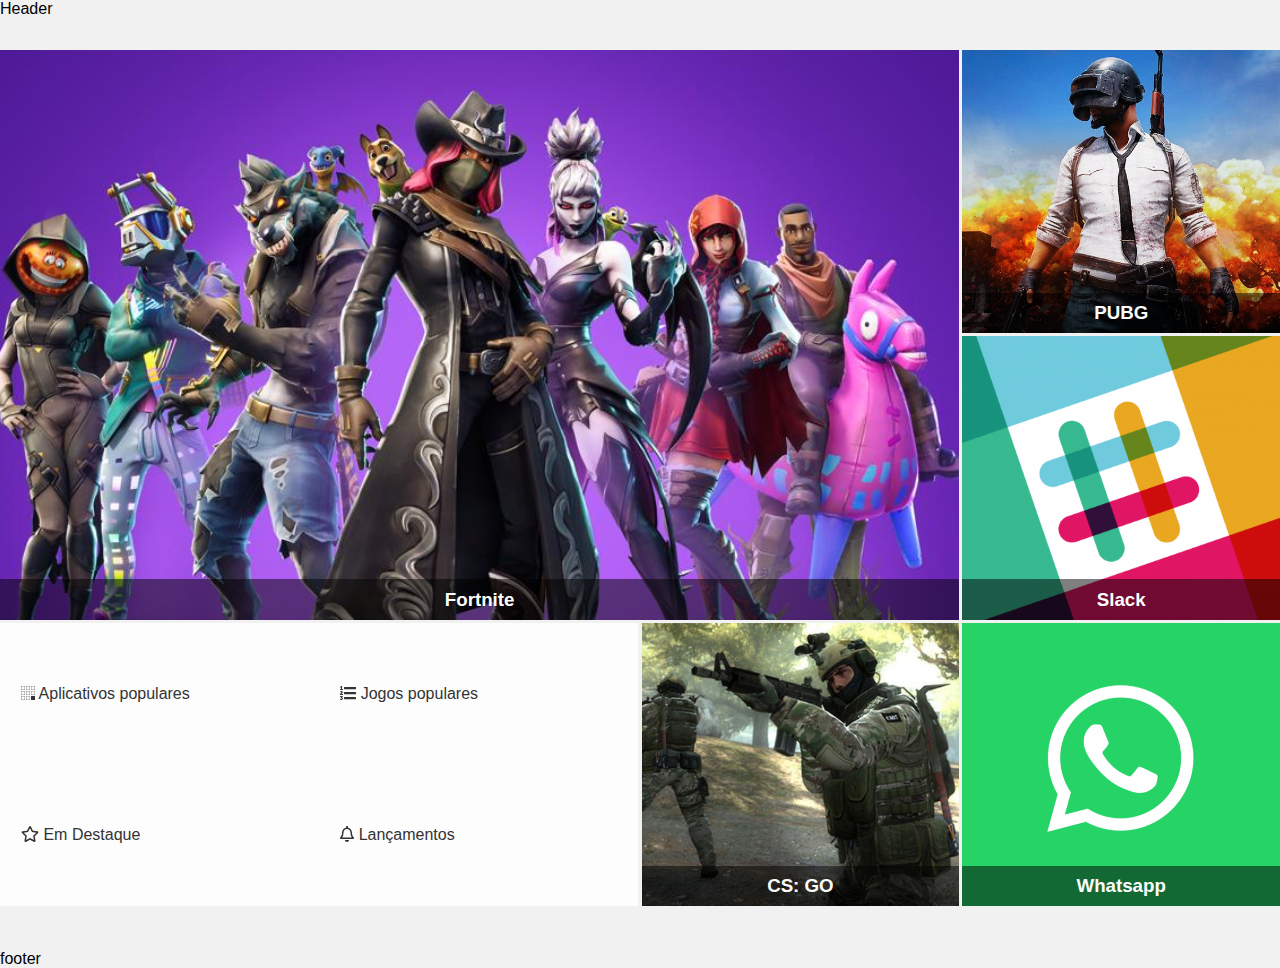
==== Frontend/CSS/Grid Layout/index.html @ af0c4075 "Layout da seção de destaques" ====
<!DOCTYPE html>
<html lang="en">
  <head>
    <meta charset="UTF-8" />
    <meta name="viewport" content="width=device-width, initial-scale=1.0" />
    <meta http-equiv="X-UA-Compatible" content="ie=edge" />
    <title>Alura Store | Baixe nossos aplicativos e jogos</title>
    <link href="./assets/css/normalize.css" rel="stylesheet" />
    <link href="./assets/css/reset.css" rel="stylesheet" />
    <link href="./assets/css/style.css" rel="stylesheet" />
    <link href="./assets/css/destaques.css" rel="stylesheet" />
  </head>
  <body class="app">
    <header class="cabecalho">Header</header>
    
    <main class="conteudo">
      <section class="destaques">
        <div class="destaques__principal caixa">
            <h3 class="destaques__titulo">Fortnite</h3>
        </div>
        <div class="destaques__secundario caixa">
            <h3 class="destaques__titulo">PUBG</h3>
        </div>
        <div class="destaques__secundario caixa">
            <h3 class="destaques__titulo">Slack</h3>
        </div>
        <div class="destaques__secundario caixa">
            <h3 class="destaques__titulo">Whatsapp</h3>
        </div>
        <div class="destaques__secundario caixa">
            <h3 class="destaques__titulo">CS: GO</h3>
        </div>
        <div class="destaques__categorias">
            <ul class="destaques__categorias___lista">
                <li class="destaques__categorias___item">
                    <a class="destaques__categorias___link" href="#">
                        <i class="destaques__categorias___icone fab fa-buromobelexperte"></i>
                        Aplicativos populares
                    </a>
                </li>
                <li class="destaques__categorias___item">
                    <a class="destaques__categorias___link" href="#">
                        <i class="fas fa-list-ol"></i>
                        Jogos populares
                    </a>
                </li>
                <li class="destaques__categorias___item">
                    <a class="destaques__categorias___link" href="#">
                        <i class="far fa-star"></i>
                        Em Destaque
                    </a>
                </li>
                <li class="destaques__categorias___item">
                    <a class="destaques__categorias___link" href="#">
                        <i class="far fa-bell"></i>
                        Lançamentos
                    </a>
                </li>
            </ul>
        </div>
      </section>
    </main>
    
    <footer class="rodape">footer</footer>
    <script src="./assets/js/fontawesome.all.min.js"></script>
  </body>
</html>
---- Frontend/CSS/Grid Layout/assets/css/style.css ----
.app {
  background: #f1f1f1;
  font-family: Arial, Helvetica, sans-serif;
  display: grid;
  grid-template-areas: 
      "cabecalho"
      "conteudo"
      "rodape";
  grid-template-columns: auto;
  grid-template-rows: 50px 100vh auto;
}

.cabecalho {
  grid-area: cabecalho;
}
 
.conteudo {
  grid-area: conteudo;
}

.rodape {
  grid-area: rodape;
}
---- Frontend/CSS/Grid Layout/assets/css/destaques.css ----
.caixa{
  align-items: flex-end;
  display: flex;
  justify-content: center;
}

.destaques {
  display: grid;
  grid-gap: .2rem;
  grid-template-columns: 1fr 1fr 1fr 1fr;
  grid-template-rows: 33.33% 33.33% 33.33%;

  height: calc(100vh - 50px);
}

.destaques__titulo{
  background: rgba(0, 0, 0, .5);
  color: #fdfdfd;
  padding: .6rem;
  text-align: center;
  width: 100%;
}

.destaques__principal{
  background: url('../img/fortnite.jpg') center / cover no-repeat;
  grid-column: 1 / 4;
  grid-row: 1 / 3;
}

.destaques__secundario:nth-child(2){
  background: url('../img/pubg.jpg') center / cover no-repeat;
  grid-column: 4 / 4;
  grid-row: 1 / 1;
}

.destaques__secundario:nth-child(3){
  background: url('../img/slack.png') center / cover no-repeat;
  grid-column: 4 / 4;
  grid-row: 2 / 2;
}

.destaques__secundario:nth-child(4){
  background: url('../img/whatsapp.png') center / cover no-repeat;
  grid-column: 4 / 4;
  grid-row: 3 / 3;
}

.destaques__secundario:nth-child(5){
  background: url('../img/cs-go.jpg') center / cover no-repeat;
  grid-column: 3 / 3;
  grid-row: 3 / 3;
}

.destaques__categorias{
  grid-column: 1 / 3;
  grid-row: 3 / 3;
}

.destaques__categorias___lista{
  display: flex;
  flex-wrap: wrap;
  height: 100%;
  justify-content: space-between;
}

.destaques__categorias___item{
  align-items: center;
  background: #fdfdfd;
  border-left: 5px solid transparent;
  color: #333333;
  display: flex;
  padding: 1rem;
  width: 50%;
}

.destaques__categorias___link{
  color: inherit;
}
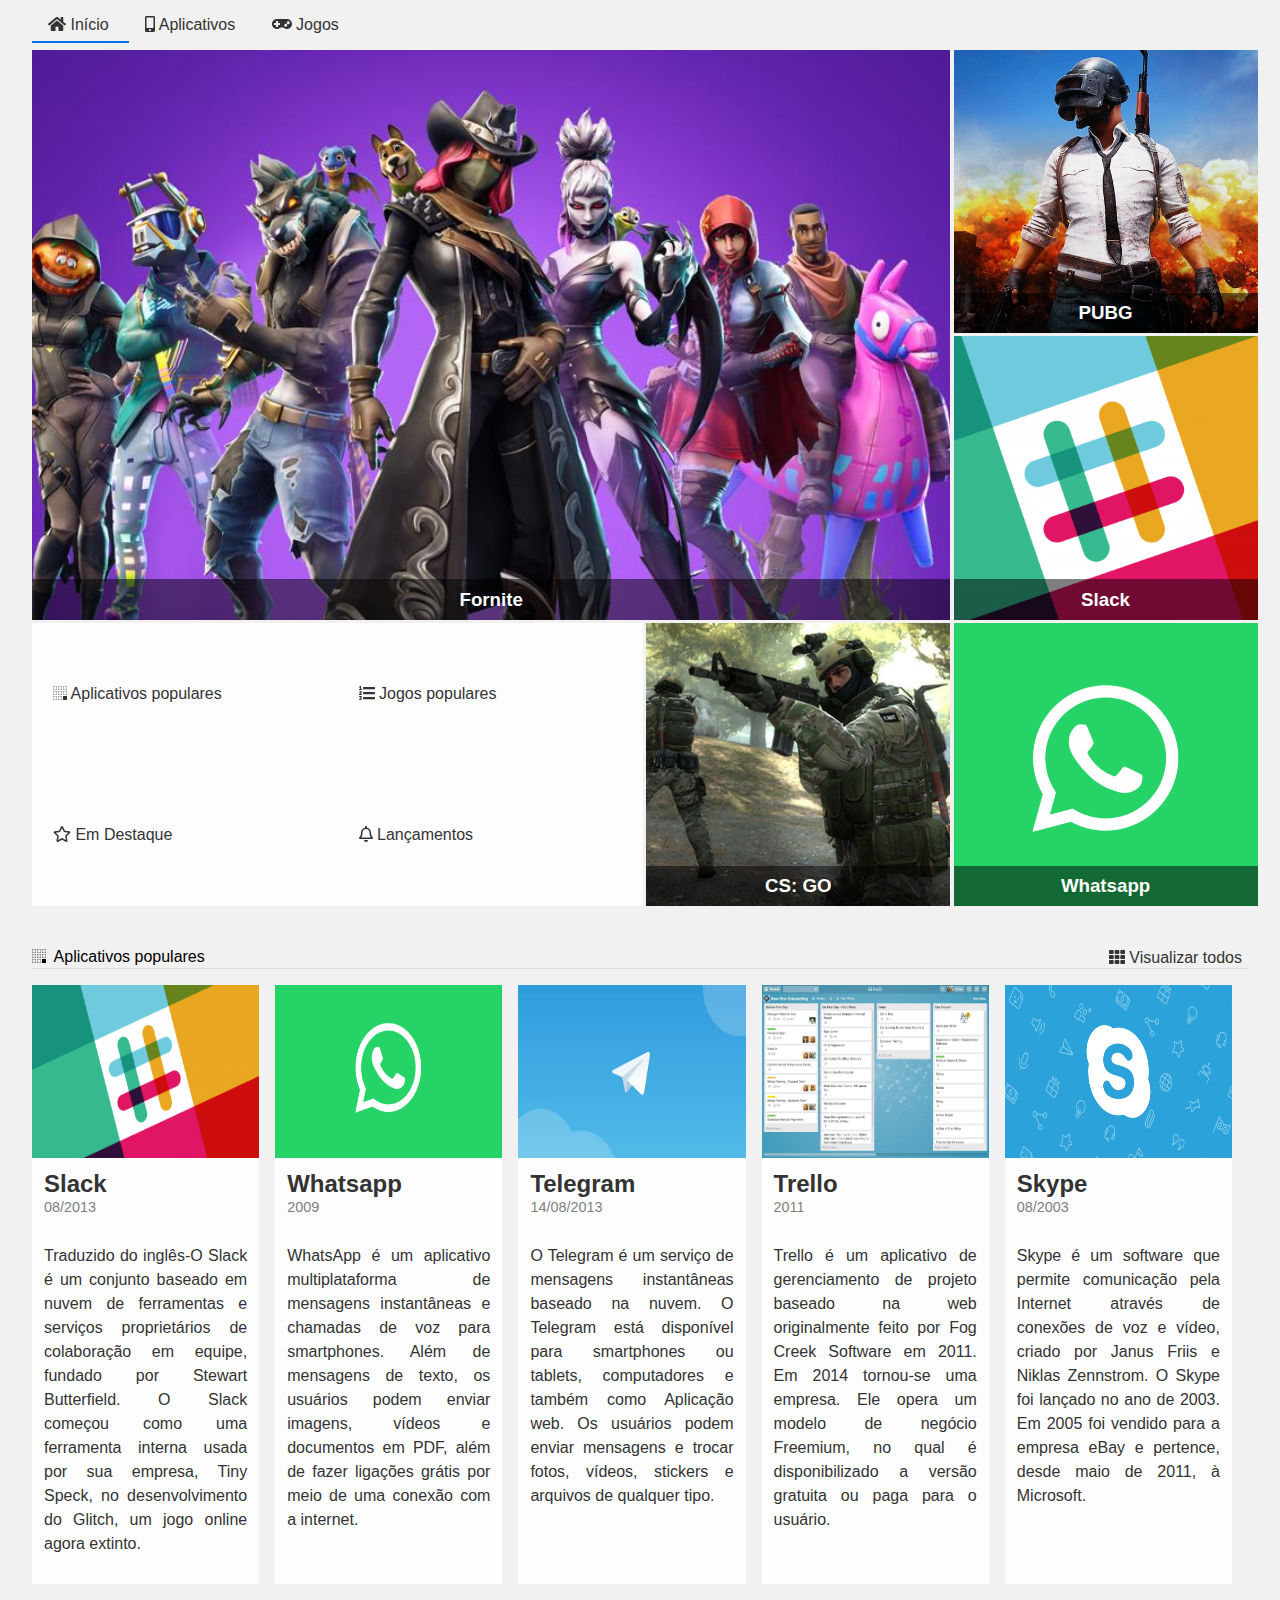
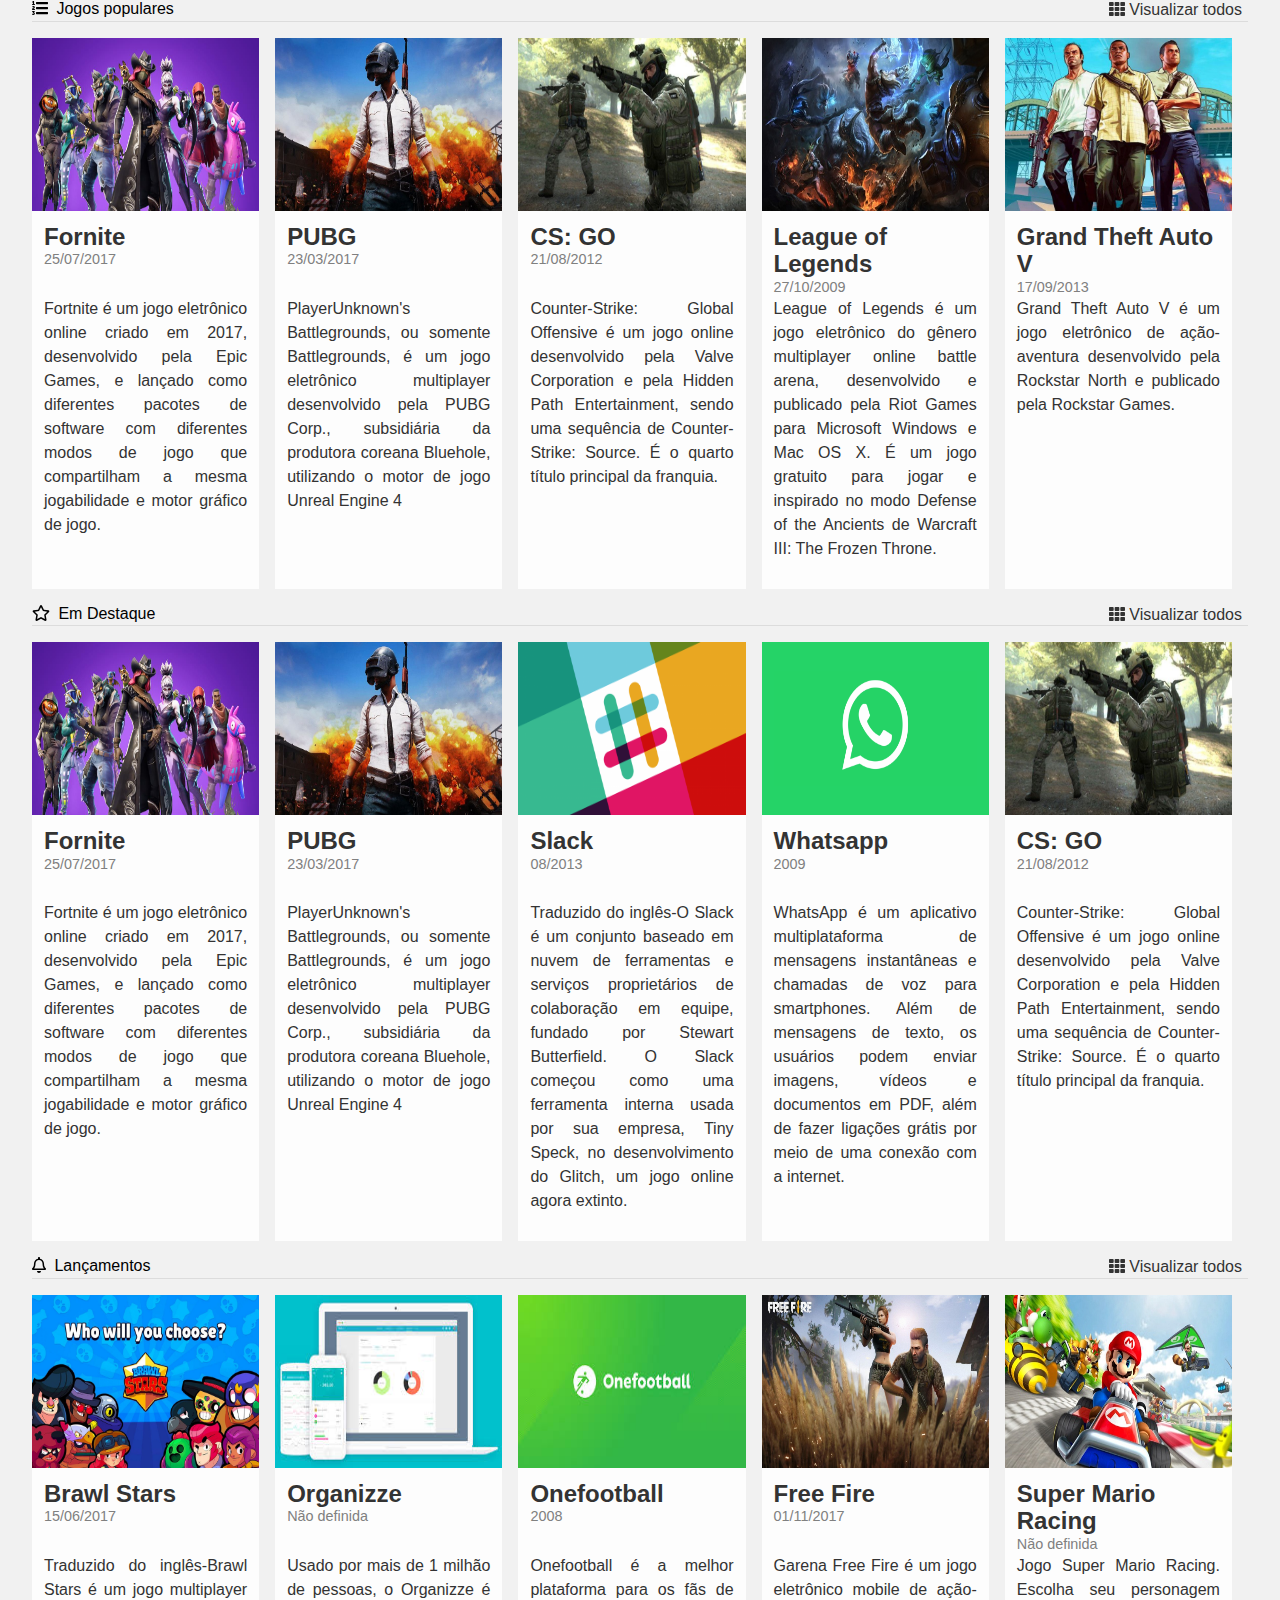
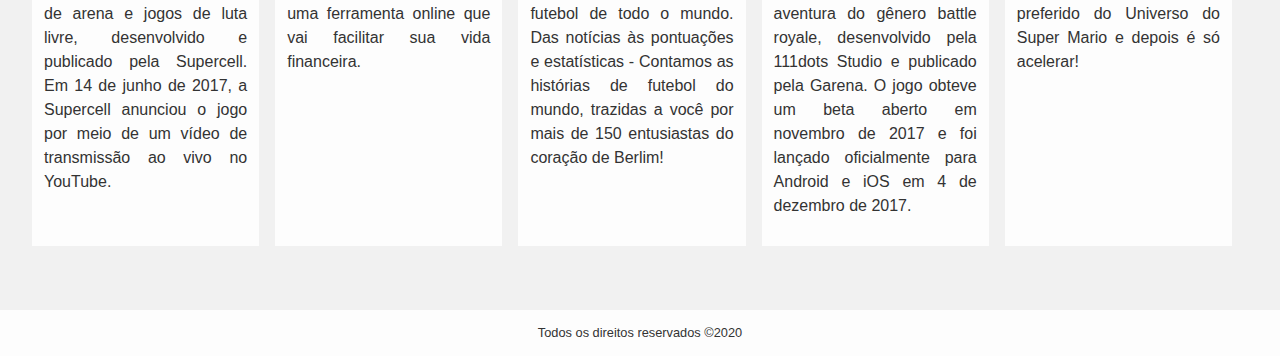
==== commit 0195284f: "Menu e rodapé" ====
--- a/Frontend/CSS/Grid Layout/index.html
+++ b/Frontend/CSS/Grid Layout/index.html
@@ -1,67 +1,427 @@
 <!DOCTYPE html>
 <html lang="en">
-  <head>
-    <meta charset="UTF-8" />
-    <meta name="viewport" content="width=device-width, initial-scale=1.0" />
-    <meta http-equiv="X-UA-Compatible" content="ie=edge" />
-    <title>Alura Store | Baixe nossos aplicativos e jogos</title>
-    <link href="./assets/css/normalize.css" rel="stylesheet" />
-    <link href="./assets/css/reset.css" rel="stylesheet" />
-    <link href="./assets/css/style.css" rel="stylesheet" />
-    <link href="./assets/css/destaques.css" rel="stylesheet" />
-  </head>
-  <body class="app">
-    <header class="cabecalho">Header</header>
-    
-    <main class="conteudo">
-      <section class="destaques">
-        <div class="destaques__principal caixa">
-            <h3 class="destaques__titulo">Fortnite</h3>
-        </div>
-        <div class="destaques__secundario caixa">
-            <h3 class="destaques__titulo">PUBG</h3>
-        </div>
-        <div class="destaques__secundario caixa">
-            <h3 class="destaques__titulo">Slack</h3>
-        </div>
-        <div class="destaques__secundario caixa">
-            <h3 class="destaques__titulo">Whatsapp</h3>
-        </div>
-        <div class="destaques__secundario caixa">
-            <h3 class="destaques__titulo">CS: GO</h3>
-        </div>
-        <div class="destaques__categorias">
-            <ul class="destaques__categorias___lista">
-                <li class="destaques__categorias___item">
-                    <a class="destaques__categorias___link" href="#">
-                        <i class="destaques__categorias___icone fab fa-buromobelexperte"></i>
-                        Aplicativos populares
-                    </a>
-                </li>
-                <li class="destaques__categorias___item">
-                    <a class="destaques__categorias___link" href="#">
-                        <i class="fas fa-list-ol"></i>
-                        Jogos populares
-                    </a>
-                </li>
-                <li class="destaques__categorias___item">
-                    <a class="destaques__categorias___link" href="#">
-                        <i class="far fa-star"></i>
-                        Em Destaque
-                    </a>
-                </li>
-                <li class="destaques__categorias___item">
-                    <a class="destaques__categorias___link" href="#">
-                        <i class="far fa-bell"></i>
-                        Lançamentos
-                    </a>
-                </li>
-            </ul>
-        </div>
-      </section>
-    </main>
-    
-    <footer class="rodape">footer</footer>
-    <script src="./assets/js/fontawesome.all.min.js"></script>
-  </body>
-</html>
+
+<head>
+  <meta charset="UTF-8">
+  <meta name="viewport" content="width=device-width, initial-scale=1.0">
+  <meta http-equiv="X-UA-Compatible" content="ie=edge">
+  <title>Alura Store | Baixe nossos aplicativos e jogos</title>
+  <link href="./assets/css/normalize.css" rel="stylesheet">
+  <link href="./assets/css/reset.css" rel="stylesheet">
+  <link href="./assets/css/style.css" rel="stylesheet">
+  <link href="./assets/css/destaques.css" rel="stylesheet">
+  <link href="./assets/css/populares.css" rel="stylesheet">
+  <link href="./assets/css/menu.css" rel="stylesheet">
+</head>
+
+<body class="app">
+  <header class="cabecalho">
+    <nav class="menu">
+      <ul class="menu__lista">
+        <li class="menu__item">
+          <a class="menu__link ativo" href="#">
+            <i class="fas fa-home"></i>
+            Início
+          </a>
+          <a class="menu__link" href="#">
+            <i class="fas fa-mobile-alt"></i>
+            Aplicativos</a>
+          <a class="menu__link" href="#">
+            <i class="fas fa-gamepad"></i>
+            Jogos
+          </a>
+        </li>
+      </ul>
+    </nav>
+  </header>
+  <main class="conteudo">
+    <section class="destaques">
+      <div class="destaques__principal caixa">
+        <h3 class="destaques__titulo">Fornite</h3>
+      </div>
+      <div class="destaques__secundario caixa">
+        <h3 class="destaques__titulo">PUBG</h3>
+      </div>
+      <div class="destaques__secundario caixa">
+        <h3 class="destaques__titulo">Slack</h3>
+      </div>
+      <div class="destaques__secundario caixa">
+        <h3 class="destaques__titulo">Whatsapp</h3>
+      </div>
+      <div class="destaques__secundario caixa">
+        <h3 class="destaques__titulo">CS: GO</h3>
+      </div>
+      <div class="destaques__categorias">
+        <ul class="destaques__categorias___lista">
+          <li class="destaques__categorias___item">
+            <a class="destaques__categorias___link" href="#">
+              <i class="destaques__categorias___icone fab fa-buromobelexperte"></i>
+              Aplicativos populares
+            </a>
+          </li>
+          <li class="destaques__categorias___item">
+            <a class="destaques__categorias___link" href="#">
+              <i class="fas fa-list-ol"></i>
+              Jogos populares
+            </a>
+          </li>
+          <li class="destaques__categorias___item">
+            <a class="destaques__categorias___link" href="#">
+              <i class="far fa-star"></i>
+              Em Destaque
+            </a>
+          </li>
+          <li class="destaques__categorias___item">
+            <a class="destaques__categorias___link" href="#">
+              <i class="far fa-bell"></i>
+              Lançamentos
+            </a>
+          </li>
+        </ul>
+      </div>
+    </section>
+    <section class="populares">
+      <div class="populares__itens">
+        <div class="populares__info">
+          <div class="populares__cabecalho">
+            <h4 class="populares__titulo">
+              <i class="populares__icone fab fa-buromobelexperte"></i>
+              Aplicativos populares
+            </h4>
+            <button class="populares__botao">
+              <i class="fas fa-th"></i>
+              Visualizar todos
+            </button>
+          </div>
+        </div>
+        <div class="populares__conteudo">
+          <div class="populares__card">
+            <img class="populares__card___imagem" src="./assets/img/slack.png"></img>
+            <div class="populares__card___corpo">
+              <div class="populares__card___cabecalho">
+                <h5 class="populares__card___titulo">Slack</h5>
+                <time class="populares__card___data" datetime="2013-08-01">08/2013</time>
+              </div>
+              <div class="populares__card___descricao">
+                Traduzido do inglês-O Slack é um conjunto baseado em nuvem de ferramentas e serviços proprietários de
+                colaboração em equipe, fundado por Stewart Butterfield. O Slack começou como uma ferramenta interna
+                usada por sua empresa, Tiny Speck, no desenvolvimento do Glitch, um jogo online agora extinto.
+              </div>
+            </div>
+          </div>
+          <div class="populares__card">
+            <img class="populares__card___imagem" src="./assets/img/whatsapp.png"></img>
+            <div class="populares__card___corpo">
+              <div class="populares__card___cabecalho">
+                <h5 class="populares__card___titulo">Whatsapp</h5>
+                <time class="populares__card___data" datetime="20090-01-01">2009</time>
+              </div>
+              <div class="populares__card___descricao">
+                WhatsApp é um aplicativo multiplataforma de mensagens instantâneas e chamadas de voz para smartphones.
+                Além de mensagens de texto, os usuários podem enviar imagens, vídeos e documentos em PDF, além de fazer
+                ligações grátis por meio de uma conexão com a internet.
+              </div>
+            </div>
+          </div>
+          <div class="populares__card">
+            <img class="populares__card___imagem" src="./assets/img/telegram.jpeg"></img>
+            <div class="populares__card___corpo">
+              <div class="populares__card___cabecalho">
+                <h5 class="populares__card___titulo">Telegram</h5>
+                <time class="populares__card___data" datetime="2013-08-14">14/08/2013</time>
+              </div>
+              <div class="populares__card___descricao">
+                O Telegram é um serviço de mensagens instantâneas baseado na nuvem. O Telegram está disponível para
+                smartphones ou tablets, computadores e também como Aplicação web. Os usuários podem enviar mensagens e
+                trocar fotos, vídeos, stickers e arquivos de qualquer tipo.
+              </div>
+            </div>
+          </div>
+          <div class="populares__card">
+            <img class="populares__card___imagem" src="./assets/img/trello.jpg"></img>
+            <div class="populares__card___corpo">
+              <div class="populares__card___cabecalho">
+                <h5 class="populares__card___titulo">Trello</h5>
+                <time class="populares__card___data" datetime="2011-01-01">2011</time>
+              </div>
+              <div class="populares__card___descricao">
+                Trello é um aplicativo de gerenciamento de projeto baseado na web originalmente feito por Fog Creek
+                Software em 2011. Em 2014 tornou-se uma empresa. Ele opera um modelo de negócio Freemium, no qual é
+                disponibilizado a versão gratuita ou paga para o usuário.
+              </div>
+            </div>
+          </div>
+          <div class="populares__card">
+            <img class="populares__card___imagem" src="./assets/img/skype.png"></img>
+            <div class="populares__card___corpo">
+              <div class="populares__card___cabecalho">
+                <h5 class="populares__card___titulo">Skype</h5>
+                <time class="populares__card___data" datetime="2003-08-01">08/2003</time>
+              </div>
+              <div class="populares__card___descricao">
+                Skype é um software que permite comunicação pela Internet através de conexões de voz e vídeo, criado por
+                Janus Friis e Niklas Zennstrom. O Skype foi lançado no ano de 2003. Em 2005 foi vendido para a empresa
+                eBay e pertence, desde maio de 2011, à Microsoft.
+              </div>
+            </div>
+          </div>
+        </div>
+      </div>
+      <div class="populares__itens">
+        <div class="populares__info">
+          <div class="populares__cabecalho">
+            <h4 class="populares__titulo">
+              <i class="populares__icone fas fa-list-ol"></i>
+              Jogos populares
+            </h4>
+            <button class="populares__botao">
+              <i class="fas fa-th"></i>
+              Visualizar todos
+            </button>
+          </div>
+        </div>
+        <div class="populares__conteudo">
+          <div class="populares__card">
+            <img class="populares__card___imagem" src="./assets/img/fortnite.jpg"></img>
+            <div class="populares__card___corpo">
+              <div class="populares__card___cabecalho">
+                <h5 class="populares__card___titulo">Fornite</h5>
+                <time class="populares__card___data" datetime="2017-07-25">25/07/2017</time>
+              </div>
+              <div class="populares__card___descricao">
+                Fortnite é um jogo eletrônico online criado em 2017, desenvolvido pela Epic Games, e lançado como
+                diferentes pacotes de software com diferentes modos de jogo que compartilham a mesma jogabilidade e
+                motor gráfico de jogo.
+              </div>
+            </div>
+          </div>
+          <div class="populares__card">
+            <img class="populares__card___imagem" src="./assets/img/pubg.jpg"></img>
+            <div class="populares__card___corpo">
+              <div class="populares__card___cabecalho">
+                <h5 class="populares__card___titulo">PUBG</h5>
+                <time class="populares__card___data" datetime="2017-03-23">23/03/2017</time>
+              </div>
+              <div class="populares__card___descricao">
+                PlayerUnknown's Battlegrounds, ou somente Battlegrounds, é um jogo eletrônico multiplayer desenvolvido
+                pela PUBG Corp., subsidiária da produtora coreana Bluehole, utilizando o motor de jogo Unreal Engine 4
+              </div>
+            </div>
+          </div>
+          <div class="populares__card">
+            <img class="populares__card___imagem" src="./assets/img/cs-go.jpg"></img>
+            <div class="populares__card___corpo">
+              <div class="populares__card___cabecalho">
+                <h5 class="populares__card___titulo">CS: GO</h5>
+                <time class="populares__card___data" datetime="2012-08-21">21/08/2012</time>
+              </div>
+              <div class="populares__card___descricao">
+                Counter-Strike: Global Offensive é um jogo online desenvolvido pela Valve Corporation e pela Hidden Path
+                Entertainment, sendo uma sequência de Counter-Strike: Source. É o quarto título principal da franquia.
+              </div>
+            </div>
+          </div>
+          <div class="populares__card">
+            <img class="populares__card___imagem" src="./assets/img/lol.jpg"></img>
+            <div class="populares__card___corpo">
+              <div class="populares__card___cabecalho">
+                <h5 class="populares__card___titulo">League of Legends</h5>
+                <time class="populares__card___data" datetime="2009-10-27">27/10/2009</time>
+              </div>
+              <div class="populares__card___descricao">
+                League of Legends é um jogo eletrônico do gênero multiplayer online battle arena, desenvolvido e
+                publicado pela Riot Games para Microsoft Windows e Mac OS X. É um jogo gratuito para jogar e inspirado
+                no modo Defense of the Ancients de Warcraft III: The Frozen Throne.
+              </div>
+            </div>
+          </div>
+          <div class="populares__card">
+            <img class="populares__card___imagem" src="./assets/img/gta-v.jpg"></img>
+            <div class="populares__card___corpo">
+              <div class="populares__card___cabecalho">
+                <h5 class="populares__card___titulo">Grand Theft Auto V</h5>
+                <time class="populares__card___data" datetime="2013-09-17">17/09/2013</time>
+              </div>
+              <div class="populares__card___descricao">
+                Grand Theft Auto V é um jogo eletrônico de ação-aventura desenvolvido pela Rockstar North e publicado
+                pela Rockstar Games.
+              </div>
+            </div>
+          </div>
+        </div>
+      </div>
+      <div class="populares__itens">
+        <div class="populares__info">
+          <div class="populares__cabecalho">
+            <h4 class="populares__titulo">
+              <i class="populares__icone far fa-star"></i>
+              Em Destaque
+            </h4>
+            <button class="populares__botao">
+              <i class="fas fa-th"></i>
+              Visualizar todos
+            </button>
+          </div>
+        </div>
+        <div class="populares__conteudo">
+          <div class="populares__card">
+            <img class="populares__card___imagem" src="./assets/img/fortnite.jpg"></img>
+            <div class="populares__card___corpo">
+              <div class="populares__card___cabecalho">
+                <h5 class="populares__card___titulo">Fornite</h5>
+                <time class="populares__card___data" datetime="2017-07-25">25/07/2017</time>
+              </div>
+              <div class="populares__card___descricao">
+                Fortnite é um jogo eletrônico online criado em 2017, desenvolvido pela Epic Games, e lançado como
+                diferentes pacotes de software com diferentes modos de jogo que compartilham a mesma jogabilidade e
+                motor gráfico de jogo.
+              </div>
+            </div>
+          </div>
+          <div class="populares__card">
+            <img class="populares__card___imagem" src="./assets/img/pubg.jpg"></img>
+            <div class="populares__card___corpo">
+              <div class="populares__card___cabecalho">
+                <h5 class="populares__card___titulo">PUBG</h5>
+                <time class="populares__card___data" datetime="2017-03-23">23/03/2017</time>
+              </div>
+              <div class="populares__card___descricao">
+                PlayerUnknown's Battlegrounds, ou somente Battlegrounds, é um jogo eletrônico multiplayer desenvolvido
+                pela PUBG Corp., subsidiária da produtora coreana Bluehole, utilizando o motor de jogo Unreal Engine 4
+              </div>
+            </div>
+          </div>
+          <div class="populares__card">
+            <img class="populares__card___imagem" src="./assets/img/slack.png"></img>
+            <div class="populares__card___corpo">
+              <div class="populares__card___cabecalho">
+                <h5 class="populares__card___titulo">Slack</h5>
+                <time class="populares__card___data" datetime="2013-08-01">08/2013</time>
+              </div>
+              <div class="populares__card___descricao">
+                Traduzido do inglês-O Slack é um conjunto baseado em nuvem de ferramentas e serviços proprietários de
+                colaboração em equipe, fundado por Stewart Butterfield. O Slack começou como uma ferramenta interna
+                usada por sua empresa, Tiny Speck, no desenvolvimento do Glitch, um jogo online agora extinto.
+              </div>
+            </div>
+          </div>
+          <div class="populares__card">
+            <img class="populares__card___imagem" src="./assets/img/whatsapp.png"></img>
+            <div class="populares__card___corpo">
+              <div class="populares__card___cabecalho">
+                <h5 class="populares__card___titulo">Whatsapp</h5>
+                <time class="populares__card___data" datetime="20090-01-01">2009</time>
+              </div>
+              <div class="populares__card___descricao">
+                WhatsApp é um aplicativo multiplataforma de mensagens instantâneas e chamadas de voz para smartphones.
+                Além de mensagens de texto, os usuários podem enviar imagens, vídeos e documentos em PDF, além de fazer
+                ligações grátis por meio de uma conexão com a internet.
+              </div>
+            </div>
+          </div>
+          <div class="populares__card">
+            <img class="populares__card___imagem" src="./assets/img/cs-go.jpg"></img>
+            <div class="populares__card___corpo">
+              <div class="populares__card___cabecalho">
+                <h5 class="populares__card___titulo">CS: GO</h5>
+                <time class="populares__card___data" datetime="2012-08-21">21/08/2012</time>
+              </div>
+              <div class="populares__card___descricao">
+                Counter-Strike: Global Offensive é um jogo online desenvolvido pela Valve Corporation e pela Hidden Path
+                Entertainment, sendo uma sequência de Counter-Strike: Source. É o quarto título principal da franquia.
+              </div>
+            </div>
+          </div>
+        </div>
+      </div>
+      <div class="populares__itens">
+        <div class="populares__info">
+          <div class="populares__cabecalho">
+            <h4 class="populares__titulo">
+              <i class="populares__icone far fa-bell"></i>
+              Lançamentos
+            </h4>
+            <button class="populares__botao">
+              <i class="fas fa-th"></i>
+              Visualizar todos
+            </button>
+          </div>
+        </div>
+        <div class="populares__conteudo">
+          <div class="populares__card">
+            <img class="populares__card___imagem" src="./assets/img/brawl-stars.jpg"></img>
+            <div class="populares__card___corpo">
+              <div class="populares__card___cabecalho">
+                <h5 class="populares__card___titulo">Brawl Stars</h5>
+                <time class="populares__card___data" datetime="2017-06-15">15/06/2017</time>
+              </div>
+              <div class="populares__card___descricao">
+                Traduzido do inglês-Brawl Stars é um jogo multiplayer de arena e jogos de luta livre, desenvolvido e
+                publicado pela Supercell. Em 14 de junho de 2017, a Supercell anunciou o jogo por meio de um vídeo de
+                transmissão ao vivo no YouTube.
+              </div>
+            </div>
+          </div>
+          <div class="populares__card">
+            <img class="populares__card___imagem" src="./assets/img/organizze.jpeg"></img>
+            <div class="populares__card___corpo">
+              <div class="populares__card___cabecalho">
+                <h5 class="populares__card___titulo">Organizze</h5>
+                <time class="populares__card___data" datetime="">Não definida</time>
+              </div>
+              <div class="populares__card___descricao">
+                Usado por mais de 1 milhão de pessoas, o Organizze é uma ferramenta online que vai facilitar sua vida
+                financeira.
+              </div>
+            </div>
+          </div>
+          <div class="populares__card">
+            <img class="populares__card___imagem" src="./assets/img/onefotball.jpeg"></img>
+            <div class="populares__card___corpo">
+              <div class="populares__card___cabecalho">
+                <h5 class="populares__card___titulo">Onefootball</h5>
+                <time class="populares__card___data" datetime="2008-01-01">2008</time>
+              </div>
+              <div class="populares__card___descricao">
+                Onefootball é a melhor plataforma para os fãs de futebol de todo o mundo. Das notícias às pontuações e
+                estatísticas - Contamos as histórias de futebol do mundo, trazidas a você por mais de 150 entusiastas do
+                coração de Berlim!
+              </div>
+            </div>
+          </div>
+          <div class="populares__card">
+            <img class="populares__card___imagem" src="./assets/img/free-fire.jpg"></img>
+            <div class="populares__card___corpo">
+              <div class="populares__card___cabecalho">
+                <h5 class="populares__card___titulo">Free Fire</h5>
+                <time class="populares__card___data" datetime="2017-11-01">01/11/2017</time>
+              </div>
+              <div class="populares__card___descricao">
+                Garena Free Fire é um jogo eletrônico mobile de ação-aventura do gênero battle royale, desenvolvido pela
+                111dots Studio e publicado pela Garena. O jogo obteve um beta aberto em novembro de 2017 e foi lançado
+                oficialmente para Android e iOS em 4 de dezembro de 2017.
+              </div>
+            </div>
+          </div>
+          <div class="populares__card">
+            <img class="populares__card___imagem" src="./assets/img/mario-kart.jpg"></img>
+            <div class="populares__card___corpo">
+              <div class="populares__card___cabecalho">
+                <h5 class="populares__card___titulo">Super Mario Racing</h5>
+                <time class="populares__card___data" datetime="">Não definida</time>
+              </div>
+              <div class="populares__card___descricao">
+                Jogo Super Mario Racing. Escolha seu personagem preferido do Universo do Super Mario e depois é só
+                acelerar!
+              </div>
+            </div>
+          </div>
+        </div>
+      </div>
+    </section>
+  </main>
+  <footer class="rodape">Todos os direitos reservados &copy;2020</footer>
+  <script src="./assets/js/fontawesome.all.min.js"></script>
+</body>
+
+</html>--- a/Frontend/CSS/Grid Layout/assets/css/style.css
+++ b/Frontend/CSS/Grid Layout/assets/css/style.css
@@ -1,23 +1,32 @@
 .app {
   background: #f1f1f1;
+  display: grid;
   font-family: Arial, Helvetica, sans-serif;
-  display: grid;
-  grid-template-areas: 
-      "cabecalho"
-      "conteudo"
-      "rodape";
+  grid-template-areas:
+    "cabecalho"
+    "conteudo"
+    "rodape";
   grid-template-columns: auto;
-  grid-template-rows: 50px 100vh auto;
+  grid-template-rows: 50px auto auto;
 }
 
 .cabecalho {
+  display: flex;
+  align-items: center;
+  padding: 0 2rem;
   grid-area: cabecalho;
 }
- 
+
 .conteudo {
   grid-area: conteudo;
+  padding: 0 2rem;
 }
 
 .rodape {
+  background: #fdfdfd;
+  color: #333333;
+  font-size: 0.8rem;
+  padding: 1rem;
+  text-align: center;
   grid-area: rodape;
-}+}
--- a/Frontend/CSS/Grid Layout/assets/css/destaques.css
+++ b/Frontend/CSS/Grid Layout/assets/css/destaques.css
@@ -1,4 +1,4 @@
-.caixa{
+.caixa {
   align-items: flex-end;
   display: flex;
   justify-content: center;
@@ -6,64 +6,63 @@
 
 .destaques {
   display: grid;
-  grid-gap: .2rem;
-  grid-template-columns: 1fr 1fr 1fr 1fr;
+  grid-gap: 0.2rem;
+  grid-template-columns: 25% 25% 25% 25%;
   grid-template-rows: 33.33% 33.33% 33.33%;
-
   height: calc(100vh - 50px);
 }
 
-.destaques__titulo{
-  background: rgba(0, 0, 0, .5);
+.destaques__titulo {
+  background: rgba(0, 0, 0, 0.5);
   color: #fdfdfd;
-  padding: .6rem;
+  padding: 0.6rem;
   text-align: center;
   width: 100%;
 }
 
-.destaques__principal{
-  background: url('../img/fortnite.jpg') center / cover no-repeat;
+.destaques__principal {
+  background: url("../img/fortnite.jpg") center / cover no-repeat;
   grid-column: 1 / 4;
   grid-row: 1 / 3;
 }
 
-.destaques__secundario:nth-child(2){
-  background: url('../img/pubg.jpg') center / cover no-repeat;
+.destaques__secundario:nth-child(2) {
+  background: url("../img/pubg.jpg") center / cover no-repeat;
   grid-column: 4 / 4;
   grid-row: 1 / 1;
 }
 
-.destaques__secundario:nth-child(3){
-  background: url('../img/slack.png') center / cover no-repeat;
+.destaques__secundario:nth-child(3) {
+  background: url("../img/slack.png") center / cover no-repeat;
   grid-column: 4 / 4;
   grid-row: 2 / 2;
 }
 
-.destaques__secundario:nth-child(4){
-  background: url('../img/whatsapp.png') center / cover no-repeat;
+.destaques__secundario:nth-child(4) {
+  background: url("../img/whatsapp.png") center / cover no-repeat;
   grid-column: 4 / 4;
   grid-row: 3 / 3;
 }
 
-.destaques__secundario:nth-child(5){
-  background: url('../img/cs-go.jpg') center / cover no-repeat;
+.destaques__secundario:nth-child(5) {
+  background: url("../img/cs-go.jpg") center / cover no-repeat;
   grid-column: 3 / 3;
   grid-row: 3 / 3;
 }
 
-.destaques__categorias{
+.destaques__categorias {
   grid-column: 1 / 3;
   grid-row: 3 / 3;
 }
 
-.destaques__categorias___lista{
+.destaques__categorias___lista {
   display: flex;
   flex-wrap: wrap;
   height: 100%;
   justify-content: space-between;
 }
 
-.destaques__categorias___item{
+.destaques__categorias___item {
   align-items: center;
   background: #fdfdfd;
   border-left: 5px solid transparent;
@@ -73,6 +72,6 @@
   width: 50%;
 }
 
-.destaques__categorias___link{
+.destaques__categorias___link {
   color: inherit;
 }
--- a/Frontend/CSS/Grid Layout/assets/css/populares.css
+++ b/Frontend/CSS/Grid Layout/assets/css/populares.css
@@ -0,0 +1,79 @@
+.populares {
+    padding: 3rem 0rem;
+}
+
+.populares__conteudo {
+    display: flex;
+    flex-wrap: wrap;
+    padding: 1rem 0rem;
+}
+
+.populares__card {
+    background: #fdfdfd;
+    display: grid;
+    grid-template-areas: 
+        "card-imagem"
+        "card-corpo";
+    grid-template-columns: 100%;
+    grid-template-rows: 173px auto;
+    margin-right: 1rem;
+    width: calc(20% - 1rem);
+}
+
+.populares__card:last-child {
+    margin-right: 0;
+}
+
+.populares__card___imagem {
+    grid-area: card-imagem;
+    height: 100%;
+    width: 100%;
+}
+
+.populares__card___corpo {
+    display: grid;
+    grid-area: card-corpo;
+    grid-row-gap: .5rem;
+    grid-template-areas: 
+        "card-cabecalho"
+        "card-conteudo";
+    grid-template-rows: 50px auto;
+    padding: .75rem;
+}
+
+.populares__card___titulo {
+    color: #333333;
+    font-size: 1.5rem;
+}
+
+.populares__card___data {
+    color: #808080;
+    font-size: .9rem;
+}
+
+.populares__card___descricao {
+    color: #333333;
+    line-height: 1.5;
+    margin: 1rem 0;
+    text-align: justify;
+}
+
+.populares__titulo {
+    font-weight: 500;
+}
+
+.populares__icone {
+    margin-right: .25rem;
+}
+
+.populares__cabecalho {
+    border-bottom: 1px solid #dcdcdc;
+    display: flex;
+    justify-content: space-between;
+}
+
+.populares__botao {
+    background: transparent;
+    border: none;
+    color: #333333;
+}--- a/Frontend/CSS/Grid Layout/assets/css/menu.css
+++ b/Frontend/CSS/Grid Layout/assets/css/menu.css
@@ -0,0 +1,8 @@
+.menu__link {
+  color: #333333;
+  padding: 0.5rem 1rem;
+}
+.menu__link:hover,
+.menu__link.ativo {
+  border-bottom: 2px solid #0073e6;
+}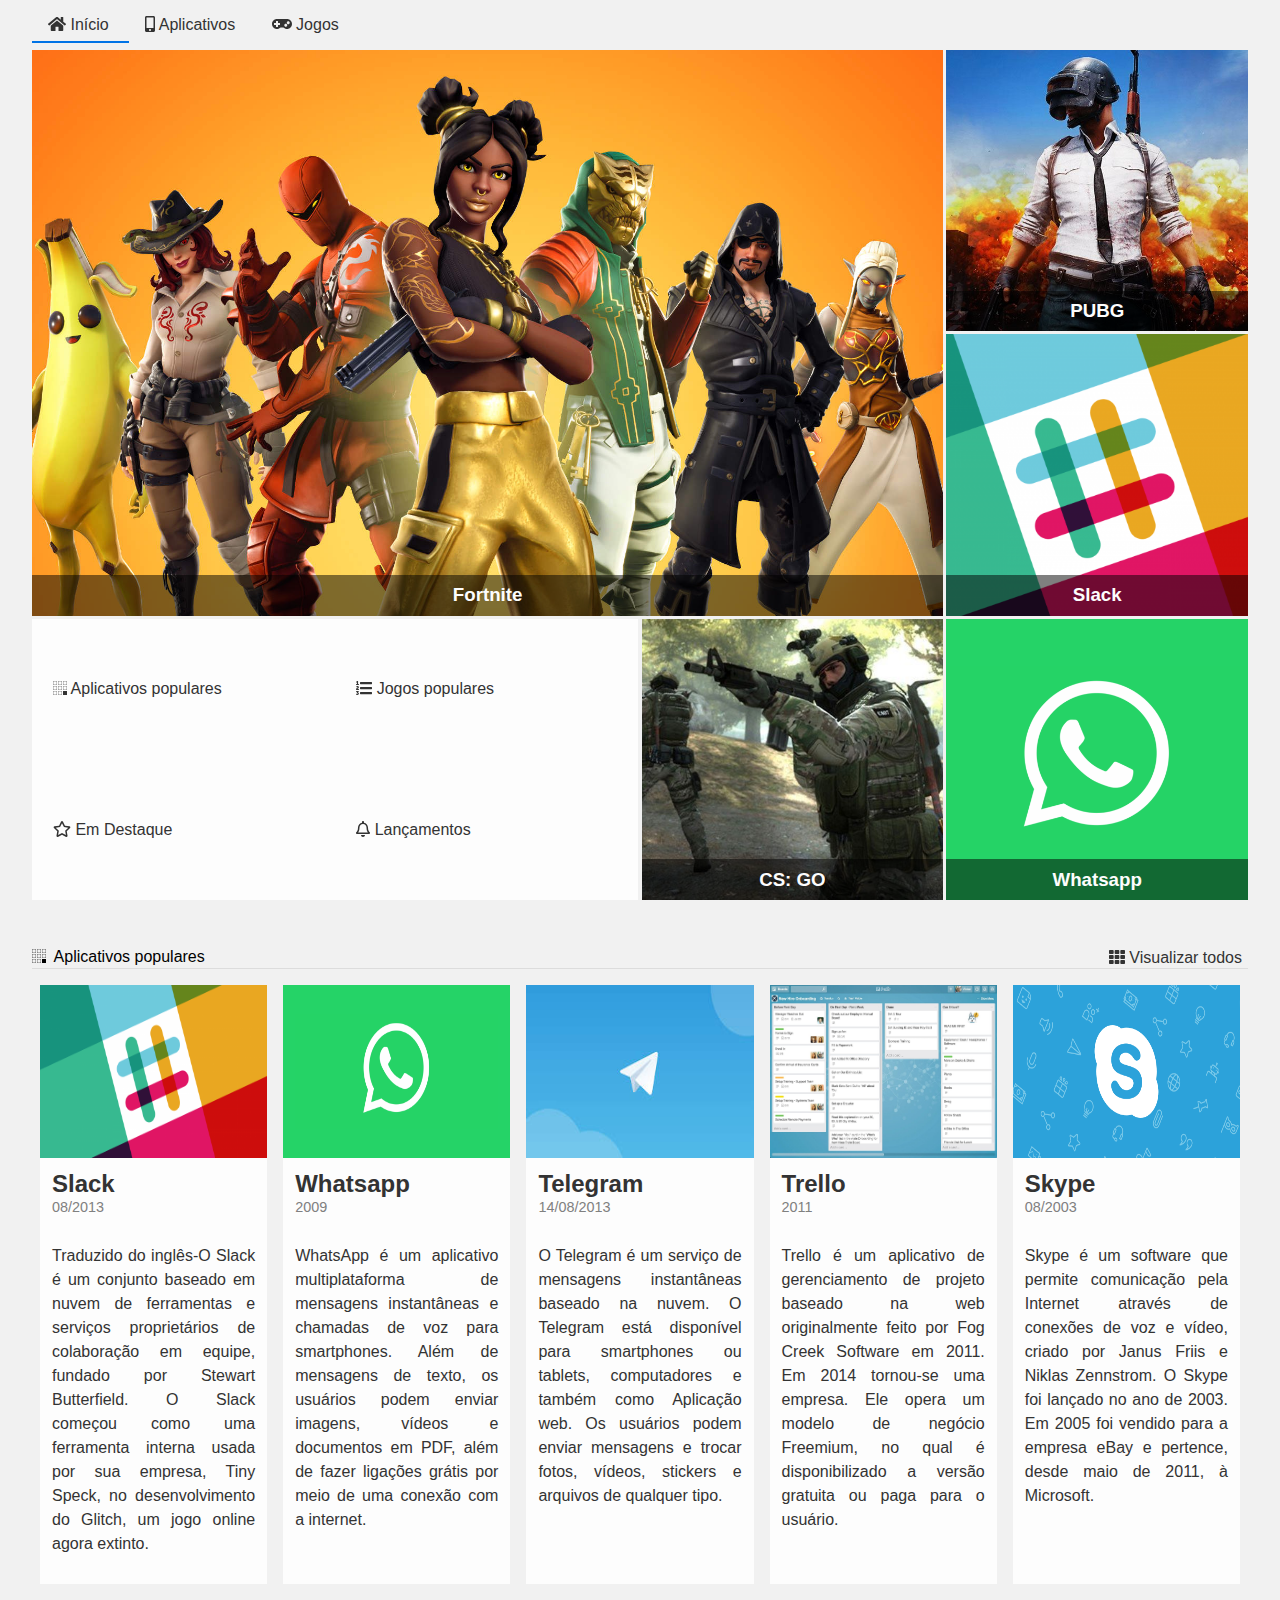
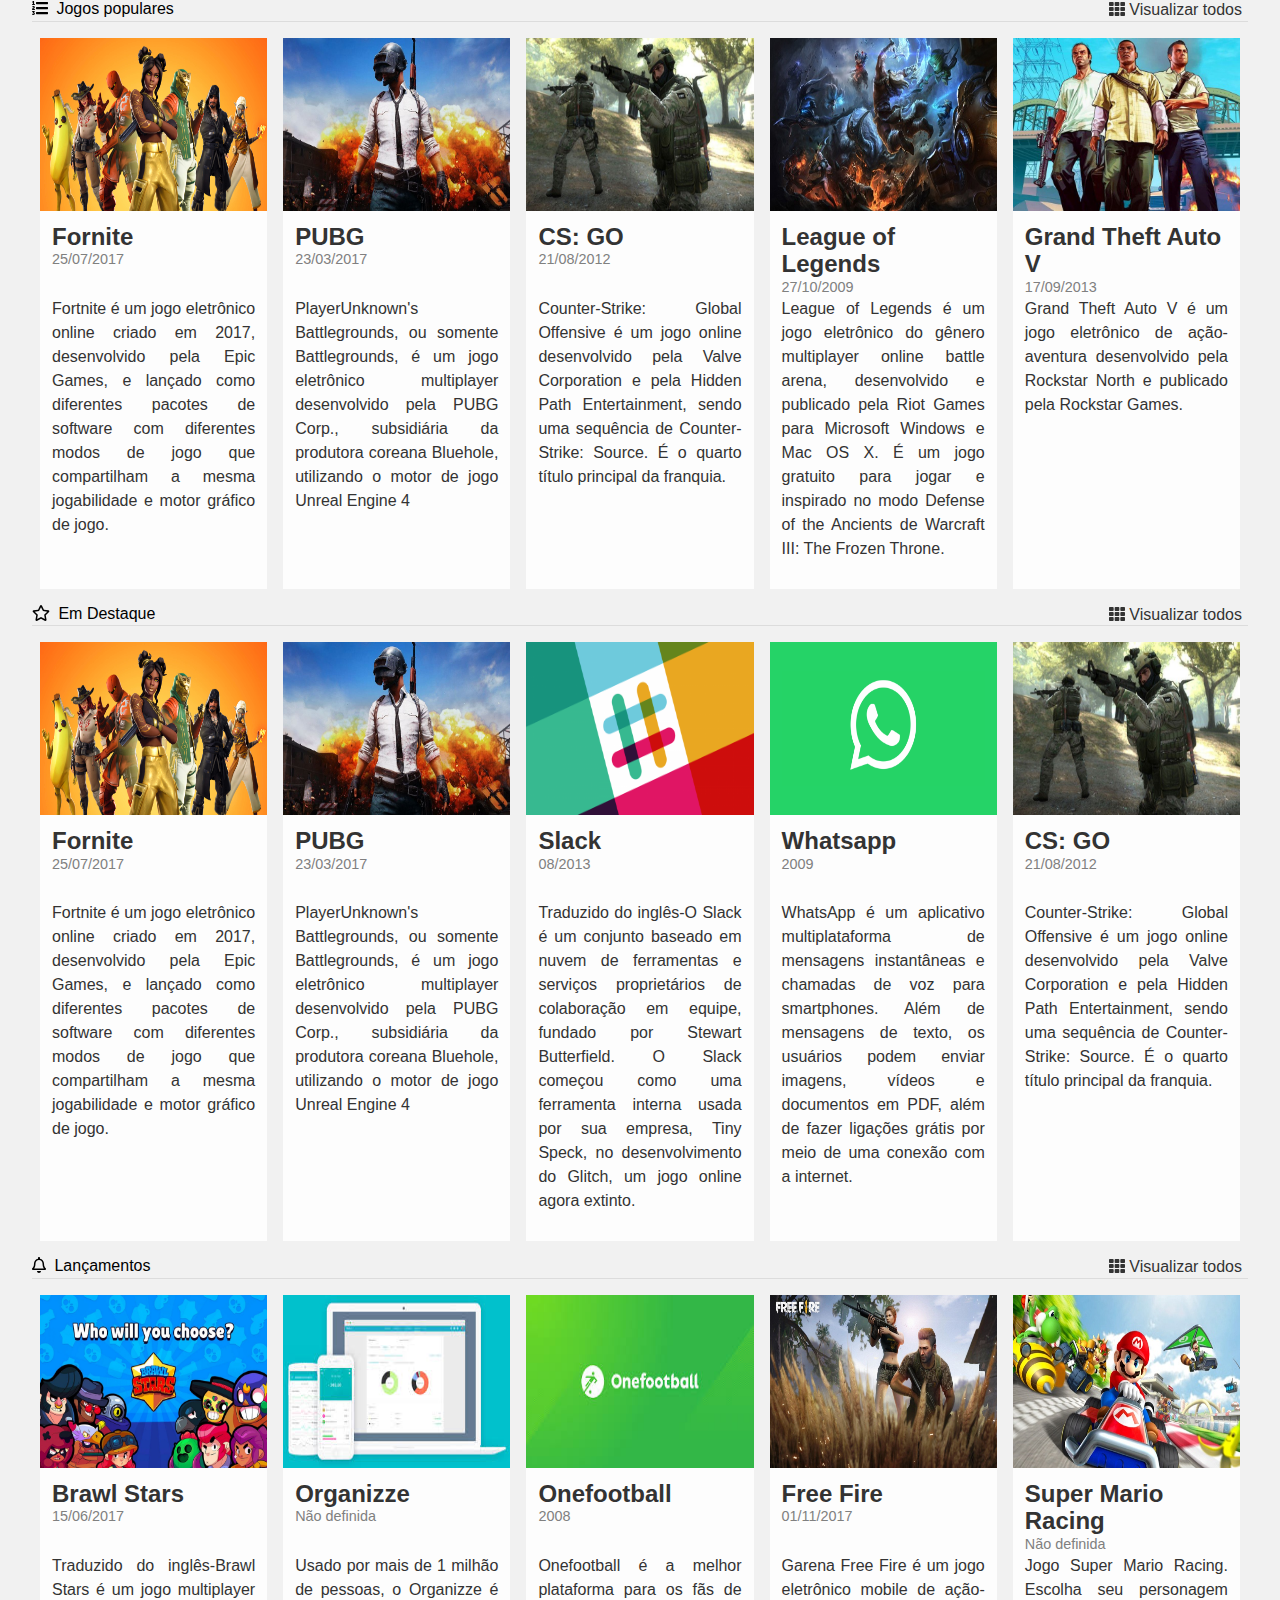
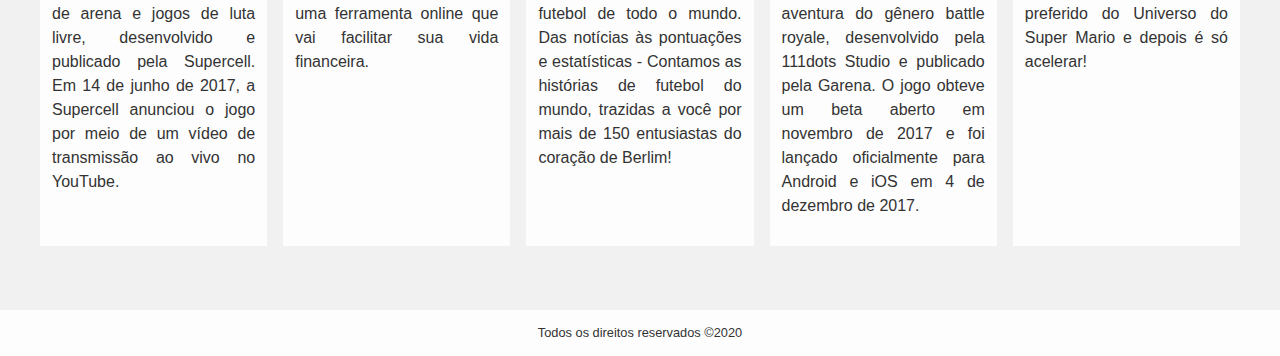
==== commit 499e9c26: "Layout responsivo" ====
--- a/Frontend/CSS/Grid Layout/index.html
+++ b/Frontend/CSS/Grid Layout/index.html
@@ -12,6 +12,7 @@
   <link href="./assets/css/destaques.css" rel="stylesheet">
   <link href="./assets/css/populares.css" rel="stylesheet">
   <link href="./assets/css/menu.css" rel="stylesheet">
+  <link href="./assets/css/responsivo.css" rel="stylesheet">
 </head>
 
 <body class="app">
@@ -37,7 +38,7 @@
   <main class="conteudo">
     <section class="destaques">
       <div class="destaques__principal caixa">
-        <h3 class="destaques__titulo">Fornite</h3>
+        <h3 class="destaques__titulo">Fortnite</h3>
       </div>
       <div class="destaques__secundario caixa">
         <h3 class="destaques__titulo">PUBG</h3>
--- a/Frontend/CSS/Grid Layout/assets/css/destaques.css
+++ b/Frontend/CSS/Grid Layout/assets/css/destaques.css
@@ -7,8 +7,8 @@
 .destaques {
   display: grid;
   grid-gap: 0.2rem;
-  grid-template-columns: 25% 25% 25% 25%;
-  grid-template-rows: 33.33% 33.33% 33.33%;
+  grid-template-columns: 1fr 1fr 1fr 1fr;
+  grid-template-rows: 1fr 1fr 1fr;
   height: calc(100vh - 50px);
 }
 
@@ -22,36 +22,26 @@
 
 .destaques__principal {
   background: url("../img/fortnite.jpg") center / cover no-repeat;
-  grid-column: 1 / 4;
   grid-row: 1 / 3;
 }
 
 .destaques__secundario:nth-child(2) {
   background: url("../img/pubg.jpg") center / cover no-repeat;
-  grid-column: 4 / 4;
-  grid-row: 1 / 1;
 }
 
 .destaques__secundario:nth-child(3) {
   background: url("../img/slack.png") center / cover no-repeat;
-  grid-column: 4 / 4;
-  grid-row: 2 / 2;
 }
 
 .destaques__secundario:nth-child(4) {
   background: url("../img/whatsapp.png") center / cover no-repeat;
-  grid-column: 4 / 4;
-  grid-row: 3 / 3;
 }
 
 .destaques__secundario:nth-child(5) {
   background: url("../img/cs-go.jpg") center / cover no-repeat;
-  grid-column: 3 / 3;
-  grid-row: 3 / 3;
 }
 
 .destaques__categorias {
-  grid-column: 1 / 3;
   grid-row: 3 / 3;
 }
 
--- a/Frontend/CSS/Grid Layout/assets/css/populares.css
+++ b/Frontend/CSS/Grid Layout/assets/css/populares.css
@@ -1,11 +1,13 @@
 .populares {
     padding: 3rem 0rem;
+    width: 100%;
 }
 
 .populares__conteudo {
     display: flex;
     flex-wrap: wrap;
     padding: 1rem 0rem;
+    /* place-content: center; */
 }
 
 .populares__card {
@@ -15,9 +17,6 @@
         "card-imagem"
         "card-corpo";
     grid-template-columns: 100%;
-    grid-template-rows: 173px auto;
-    margin-right: 1rem;
-    width: calc(20% - 1rem);
 }
 
 .populares__card:last-child {
--- a/Frontend/CSS/Grid Layout/assets/css/responsivo.css
+++ b/Frontend/CSS/Grid Layout/assets/css/responsivo.css
@@ -0,0 +1,93 @@
+@media screen and (min-width: 0) {
+  .destaques__principal, .destaques__categorias{
+    grid-column: 1 /5;
+  }
+  .destaques__secundario:nth-child(2){
+    display: none;
+    grid-row: none;
+    grid-column: none;
+  }
+  .destaques__secundario:nth-child(3){
+    display: none;
+    grid-row: none;
+    grid-column: none;
+  }
+  .destaques__secundario:nth-child(4){
+    display: none;
+    grid-row: none;
+    grid-column: none;
+  }
+  .destaques__secundario:nth-child(5){
+    display: none;
+    grid-row: none;
+    grid-column: none;
+  }
+
+  .populares__conteudo{
+    flex-direction: column;
+  }
+  .populares__card{
+    grid-template-rows: 150px auto;
+    width: 100%;
+    margin-bottom: 2rem;
+    margin-right: 0;
+  }
+}
+
+@media screen and (min-width: 768px) {
+  .destaques__principal{
+    grid-column: 1 /4;
+  }
+  .destaques__secundario:nth-child(2){
+    display: flex;
+    grid-column: 4 / 4;
+    grid-row: 1 / 1;
+  }
+  .destaques__secundario:nth-child(3){
+    display: flex;
+    grid-column: 4 / 4;
+    grid-row: 2 / 2;
+  }
+  .destaques__secundario:nth-child(4){
+    display: flex;
+    grid-column: 4 / 4;
+    grid-row: 3 / 3;
+  }
+  .destaques__secundario:nth-child(5){
+    display: flex;
+    grid-column: 3 / 3;
+    grid-row: 3 / 3;
+  }
+  .destaques__categorias{
+    grid-column: 1 / 3;
+  }
+
+  .populares__conteudo{
+    flex-direction: row;
+  }
+  .populares__card{
+    grid-template-rows: 173px auto;
+    margin-bottom: 2rem;
+    margin: 0 .5rem 2rem .5rem;
+    width: calc(50% - 1rem);
+  }
+}
+
+@media screen and (min-width: 992px) {
+  .populares__conteudo{
+    flex-direction: row;
+  }
+  .populares__card{
+    width: calc(33.33% - 1rem);
+  }
+}
+
+@media screen and (min-width: 1200px) {
+  .populares__conteudo{
+    flex-direction: row;
+  }
+  .populares__card{
+    margin-bottom: 0;
+    width: calc(20% - 1rem);
+  }
+}
